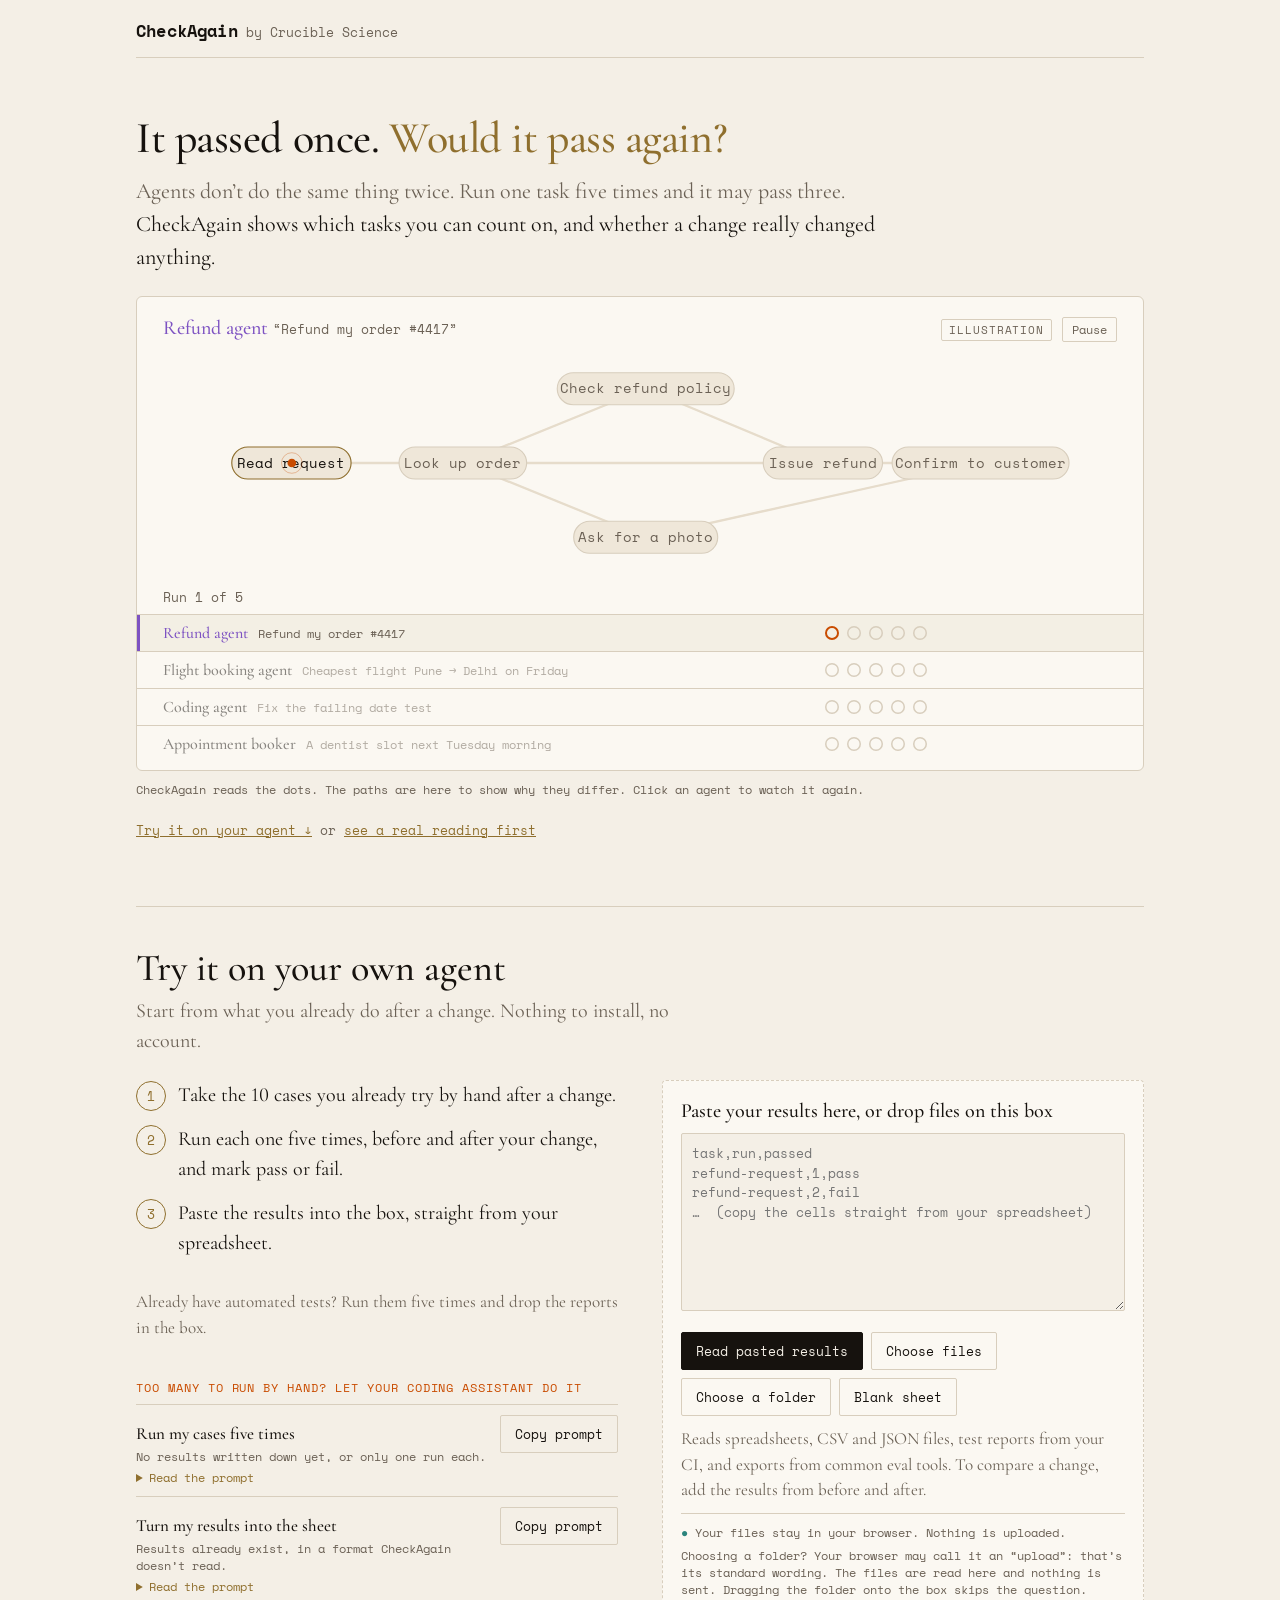
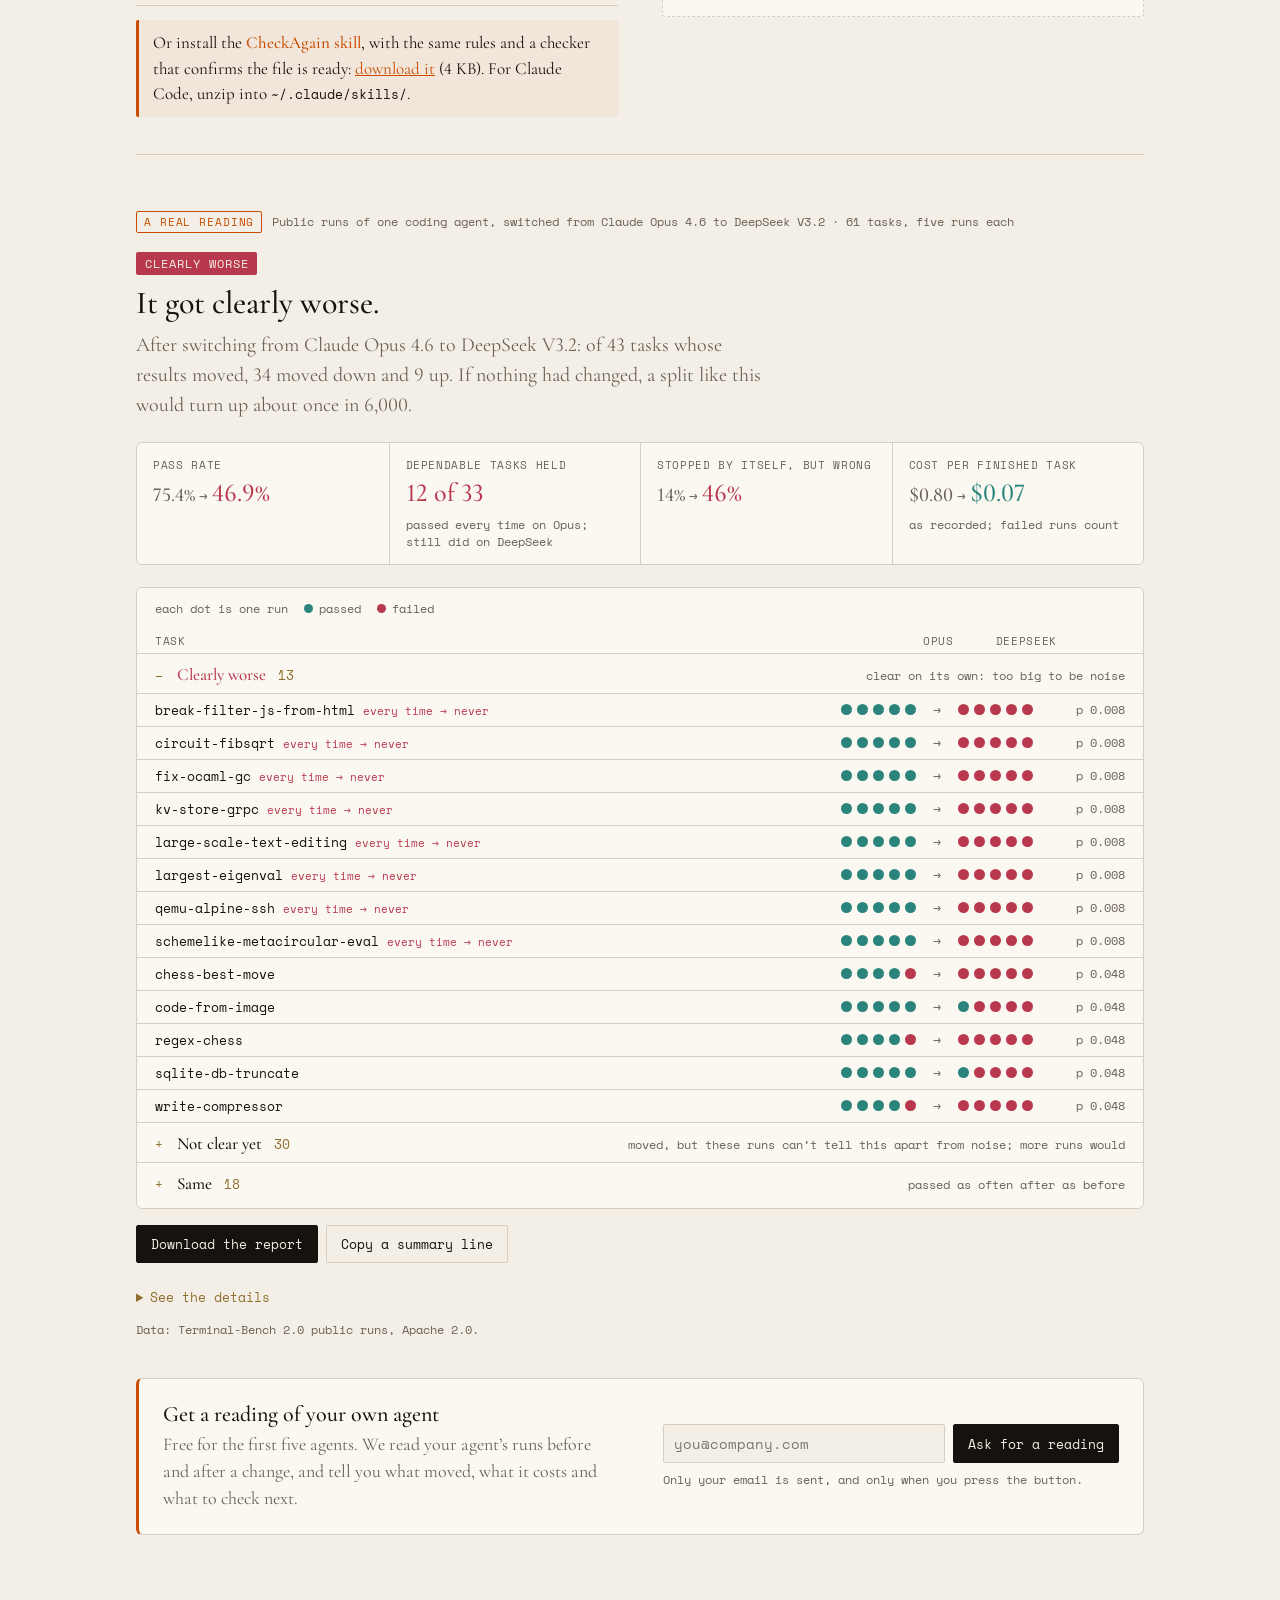
==== index.html @ 7cf8a3a5 "CheckAgain: first public release" ====
<!doctype html>
<html lang="en">
<head>
<meta charset="utf-8">
<meta name="viewport" content="width=device-width, initial-scale=1">
<title>CheckAgain</title>
<meta name="description" content="A reliability check for your agent, from the results you already have. Runs in your browser; your file never leaves it.">
<link rel="stylesheet" href="style.css">
</head>
<body>
<div class="wrap">
  <header class="top"><div><b>CheckAgain</b> <span>by Crucible Science</span></div></header>

  <!-- ════ SLIDE 1 · THE IDEA ════ -->
  <section class="slide idea">
    <h1>It passed once. <em>Would it pass again?</em></h1>
    <p class="why">Agents don’t do the same thing twice. Run one task five times and it may pass three.
      <b>CheckAgain shows which tasks you can count on, and whether a change really changed anything.</b></p>

    <div class="stage" aria-label="Illustration: four agents, each running one task five times">
      <div class="stage-head">
        <div><span class="agent" id="agent">Refund agent</span> <span class="ask" id="ask">“Refund my order #4417”</span></div>
        <div class="head-right"><span class="tag">Illustration</span><button type="button" class="ctl" id="ctl">Pause</button></div>
      </div>
      <svg id="tree" role="img" aria-label="The steps each run took"></svg>
      <p class="outcome" id="outcome" aria-live="polite"></p>
      <div class="board" id="board"></div>
    </div>
    <p class="caption">CheckAgain reads the dots. The paths are here to show why they differ. Click an agent to watch it again.</p>
    <p class="next"><a href="#try">Try it on your agent ↓</a> <span class="alt">or <a href="#reading">see a real reading first</a></span></p>
  </section>

  <!-- ════ SLIDE 2 · YOUR TURN ════ -->
  <section class="slide turn" id="try">
    <h2>Try it on your own agent</h2>
    <p class="lead">Start from what you already do after a change. Nothing to install, no account.</p>

    <div class="turn-grid">
      <div class="turn-steps">
        <ol class="steps">
          <li>Take the 10 cases you already try by hand after a change.</li>
          <li>Run each one five times, before and after your change, and mark pass or fail.</li>
          <li>Paste the results into the box, straight from your spreadsheet.</li>
        </ol>
        <p class="small">Already have automated tests? Run them five times and drop the reports in the box.</p>
      </div>
      <div class="turn-help">

        <p class="label">Too many to run by hand? Let your coding assistant do it</p>
        <div class="helper">
          <div class="helper-head">
            <div><b>Run my cases five times</b><span>No results written down yet, or only one run each.</span></div>
            <button type="button" class="plain" data-copy="prompt-run">Copy prompt</button>
          </div>
          <details><summary>Read the prompt</summary>
<pre id="prompt-run">I want to check whether my AI agent’s results hold up when run again, using CheckAgain (checkagain.cruciblescience.com). Please:
1. Find the cases I already test (an eval set or tests in this project), or ask me for the 10 to 20 cases I try by hand after a change.
2. Write a small script in this project that runs each case 5 times through my agent, the way my code already calls it, and decides pass or fail with the check I already use. If there isn’t one, agree a plain rule with me first; don’t use a model as the judge unless I ask.
3. Take a setup label from a flag (--setup before / --setup after) and append one row per run to results.csv with the columns task, setup, run, passed, ended, cost_usd (ended: completed, timeout or error; cost only if my client records it).
4. Before running anything, tell me how many agent calls it will make and roughly what that costs, and wait for my yes.
Put only task names and outcomes in the file: never prompts, outputs, conversation text, customer data or keys. Don’t upload anything; I’ll drop the file into CheckAgain myself.</pre>
          </details>
        </div>
        <div class="helper">
          <div class="helper-head">
            <div><b>Turn my results into the sheet</b><span>Results already exist, in a format CheckAgain doesn’t read.</span></div>
            <button type="button" class="plain" data-copy="prompt-convert">Copy prompt</button>
          </div>
          <details><summary>Read the prompt</summary>
<pre id="prompt-convert">Turn my existing agent results into a CSV for CheckAgain (checkagain.cruciblescience.com). The results are in: [where your results are].
Write one row per run with the columns task, setup, run, passed (pass or fail), and, if the data has them, ended (completed if the run stopped by itself, otherwise what stopped it) and cost_usd (as recorded, never estimated). Keep each task’s name the same across runs, number repeats 1, 2, 3…, and use the model or version as the setup.
Copy results exactly as recorded: don’t invent, fix or drop runs. Put only labels and outcomes in the file: never prompts, outputs, conversation text, customer data or keys. Save it as results.csv and tell me where it is.</pre>
          </details>
        </div>
        <p class="small skill-line">Or install the <b>CheckAgain skill</b>, with the same rules and a checker that confirms the file is ready: <a href="skill/checkagain-skill.zip" download>download it</a> (4 KB). For Claude Code, unzip into <code>~/.claude/skills/</code>.</p>
      </div>

      <div class="box">
        <div class="drop" id="drop">
          <p class="drop-title" id="drop-title">Paste your results here, or drop files on this box</p>
          <div id="loaded" class="loaded" hidden></div>
          <textarea id="paste" rows="8" spellcheck="false" aria-label="Paste your results" placeholder="task,run,passed&#10;refund-request,1,pass&#10;refund-request,2,fail&#10;…  (copy the cells straight from your spreadsheet)"></textarea>
          <div class="actions">
            <button type="button" id="read-paste" class="primary">Read pasted results</button>
            <label class="plain filepick">Choose files<input type="file" id="file" multiple accept=".csv,.tsv,.txt,.json,.jsonl,.xml"></label>
            <label class="plain filepick">Choose a folder<input type="file" id="folder" webkitdirectory multiple></label>
            <a id="blank" class="plain" download="checkagain-blank.csv" href="#">Blank sheet</a>
          </div>
          <p class="small formats">Reads spreadsheets, CSV and JSON files, test reports from your CI, and exports from common eval tools. To compare a change, add the results from before and after.</p>
          <p class="stays"><b>●</b> Your files stay in your browser. Nothing is uploaded.</p>
          <p class="stays folder-note">Choosing a folder? Your browser may call it an “upload”: that’s its standard wording. The files are read here and nothing is sent. Dragging the folder onto the box skips the question.</p>
        </div>
        <div id="confirm" class="confirm" hidden></div>
      </div>
    </div>
  </section>

  <!-- ════ SLIDE 3 · THE READING ════ -->
  <section class="slide reading" id="reading">
    <p class="r-label"><span class="tag" id="r-tag">A real reading</span><span id="r-what">Reading the example…</span><a href="#" id="back" class="back" hidden>Back to the example</a></p>
    <div id="r-body" aria-live="polite"></div>
    <div id="r-actions" class="r-actions" hidden></div>
    <details id="details" class="r-details" hidden>
      <summary>See the details</summary>
      <div id="details-body"></div>
    </details>
    <p class="r-credit" id="r-credit" hidden>Data: Terminal-Bench 2.0 public runs, Apache 2.0.</p>

    <div class="askstrip">
      <div>
        <h3>Get a reading of your own agent</h3>
        <p>Free for the first five agents. We read your agent’s runs before and after a change, and tell you what moved, what it costs and what to check next.</p>
      </div>
      <form class="askform" id="ask-form" novalidate>
        <input id="ask-email" type="email" autocomplete="email" placeholder="you@company.com" aria-label="Your email">
        <button type="submit" class="primary">Ask for a reading</button>
        <p id="ask-msg" class="small" aria-live="polite">Only your email is sent, and only when you press the button.</p>
      </form>
    </div>
  </section>
</div>
<script src="stats.js"></script>
<script src="reader.js"></script>
<script src="app.js"></script>
</body>
</html>
---- style.css ----
/* CheckAgain, by Crucible Science. MIT licence. Fonts as on the Crucible Science site: Cormorant Garamond and Space Mono.
   Palette from the divergence viewer, so the notes and the tool read as one family;
   the orange dot and the wanderer colours come from the Crucible Science site. */

@font-face { font-family: "Cormorant Garamond"; src: url("fonts/cormorant-400.woff") format("woff"); font-weight: 400; font-display: swap; }
@font-face { font-family: "Cormorant Garamond"; src: url("fonts/cormorant-500.woff") format("woff"); font-weight: 500; font-display: swap; }
@font-face { font-family: "Cormorant Garamond"; src: url("fonts/cormorant-400-italic.woff") format("woff"); font-weight: 400; font-style: italic; font-display: swap; }
@font-face { font-family: "Space Mono"; src: url("fonts/spacemono-regular.woff") format("woff"); font-weight: 400; font-display: swap; }
@font-face { font-family: "Space Mono"; src: url("fonts/spacemono-bold.woff") format("woff"); font-weight: 700; font-display: swap; }

:root {
  --bg: #f4efe6; --panel: #fbf8f2; --fg: #16120e; --muted: #6b6155; --line: #d8cebd; --faint: #e6dccb;
  --gold: #8f6f2e; --orange: #c94c00; --pass: #2b847c; --fail: #b8394d; --node: #efe7d9; --sel: rgba(143,111,46,.07);
  --w1: #7d52c2; --w2: #a8640f; --w3: #2f8a4f; --w4: #a83f8c;   /* the site's wanderer colours, deepened for a light page */
  --serif-d: "Cormorant Garamond", Georgia, serif;
  --serif: "Cormorant Garamond", Georgia, serif;
  --mono: "Space Mono", ui-monospace, Menlo, Consolas, monospace;
}
@media (prefers-color-scheme: dark) {
  :root:not([data-theme="light"]) {
    --bg: #16120e; --panel: #1c1712; --fg: #ede6da; --muted: #a0968a; --line: #2f271f; --faint: #2a231c;
    --gold: #c8a45e; --orange: #e05500; --pass: #3fa89f; --fail: #d4566a; --node: #241d17; --sel: rgba(200,164,94,.07);
    --w1: #9464d2; --w2: #e09132; --w3: #48b96e; --w4: #c24ea2;
  }
}
:root[data-theme="dark"] {
  --bg: #16120e; --panel: #1c1712; --fg: #ede6da; --muted: #a0968a; --line: #2f271f; --faint: #2a231c;
  --gold: #c8a45e; --orange: #e05500; --pass: #3fa89f; --fail: #d4566a; --node: #241d17; --sel: rgba(200,164,94,.07);
  --w1: #9464d2; --w2: #e09132; --w3: #48b96e; --w4: #c24ea2;
}
* { box-sizing: border-box; }
html { -webkit-text-size-adjust: 100%; scroll-behavior: smooth; }
body { margin: 0; background: var(--bg); color: var(--fg); font: 20px/1.5 var(--serif); font-feature-settings: "lnum"; }  /* even figures: the font shorthand resets font-variant, not this */
.wrap { max-width: 1040px; margin: 0 auto; padding: 0 16px; }
.top { display: flex; flex-wrap: wrap; gap: 4px 16px; justify-content: space-between; padding: 18px 0 14px;
       border-bottom: 1px solid var(--line); font: 13px var(--mono); }
.top span { color: var(--muted); }
table, button, summary { font-family: var(--mono); font-feature-settings: "tnum", "lnum"; }

/* ── slide 1: one screen, one idea ── */
.slide { min-height: calc(100vh - 52px); display: flex; flex-direction: column; justify-content: center; padding: 28px 0 24px; }
h1 { font: 500 clamp(30px, 4.2vw, 44px)/1.08 var(--serif-d); letter-spacing: -.01em; margin: 0 0 12px; }
h1 em { font-style: normal; color: var(--gold); }
.why { max-width: 68ch; color: var(--muted); font-size: clamp(19px, 2.2vw, 22px); margin: 0 0 22px; }
.why b { color: var(--fg); font-weight: 400; }

.stage { background: var(--panel); border: 1px solid var(--line); border-radius: 6px; padding: 16px clamp(12px, 3vw, 26px) 8px; }
.stage-head { display: flex; flex-wrap: wrap; justify-content: space-between; gap: 6px 16px; align-items: baseline; }
.agent { font: 500 20px var(--serif-d); color: var(--ac, var(--fg)); transition: color .3s; }
.ask { font: 13px var(--mono); color: var(--muted); }
.head-right { display: flex; gap: 10px; align-items: center; }
.tag { font: 11px var(--mono); letter-spacing: .08em; text-transform: uppercase; color: var(--muted);
       border: 1px solid var(--line); padding: 2px 7px; border-radius: 2px; }
.ctl { font: 12px var(--mono); background: none; color: var(--muted); border: 1px solid var(--line); border-radius: 2px; padding: 3px 9px; cursor: pointer; }
.ctl:hover, .ctl:focus-visible { color: var(--gold); border-color: var(--gold); }

.stage svg { display: block; width: 100%; height: auto; max-height: 240px; overflow: visible; }
@media (max-width: 640px) { .stage svg { max-height: none; } }
.node rect { fill: var(--node); stroke: var(--line); transition: stroke .25s; }
.node text { font: 12px var(--mono); fill: var(--muted); transition: fill .25s; }
.node.on rect { stroke: var(--gold); } .node.on text { fill: var(--fg); }
.node.ok rect { stroke: var(--pass); stroke-width: 2; } .node.bad rect { stroke: var(--fail); stroke-width: 2; }
.edge { fill: none; stroke: var(--faint); stroke-width: 2; }
.trail { fill: none; stroke-width: 3; stroke-linecap: round; stroke-linejoin: round; opacity: .2; }
.live { fill: none; stroke: var(--gold); stroke-width: 2.5; stroke-linecap: round; stroke-linejoin: round; opacity: .75; }
.navdot { fill: var(--orange); } .navring { fill: none; stroke: var(--orange); stroke-width: .7; opacity: .4; }

.outcome { font: 13px var(--mono); color: var(--muted); min-height: 1.6em; margin: 4px 0 6px; }
.outcome .ok { color: var(--pass); } .outcome .bad { color: var(--fail); }
.outcome .every { color: var(--pass); } .outcome .some { color: var(--gold); } .outcome .never { color: var(--fail); }

/* the board: one row per agent, five dots each. Rows are also the way to pick an agent. */
.board { margin: 0 calc(-1 * clamp(12px, 3vw, 26px)); }
.board .row { display: grid; grid-template-columns: minmax(0, 1fr) auto 17ch; align-items: center; gap: 4px 20px;
       width: 100%; text-align: left; background: none; color: inherit; font: inherit; cursor: pointer;
       border: 0; border-top: 1px solid var(--line); padding: 8px clamp(12px, 3vw, 26px);
       transition: background .3s, box-shadow .3s; }
.board .row:hover, .board .row:focus-visible { background: var(--sel); outline: none; }
.board .row.playing { background: var(--sel); box-shadow: inset 3px 0 0 var(--ac, var(--gold)); }
.board .row.playing .who b { color: var(--ac); }
.who { display: flex; flex-wrap: wrap; gap: 0 10px; align-items: baseline; min-width: 0; transition: opacity .3s; }
.board .row.todo .who { opacity: .5; }
.who b { font: 500 16px var(--serif-d); }
.who span { font: 12px var(--mono); color: var(--muted); }
.slots { display: inline-flex; gap: 8px; }
.slot { width: 14px; height: 14px; border-radius: 50%; box-shadow: inset 0 0 0 1.5px var(--line); transition: background .25s, box-shadow .25s; }
.slot.now { box-shadow: inset 0 0 0 2px var(--orange); }
.slot.pass { background: var(--pass); box-shadow: none; } .slot.fail { background: var(--fail); box-shadow: none; }
.slot.land { animation: land .7s ease-out; }
@keyframes land { from { box-shadow: 0 0 0 0 color-mix(in srgb, var(--orange) 45%, transparent); }
                  to   { box-shadow: 0 0 0 9px transparent; } }
.band { font: 13px var(--mono); color: var(--muted); white-space: nowrap; }
.band .every { color: var(--pass); } .band .some { color: var(--gold); } .band .never { color: var(--fail); }
@media (max-width: 640px) {
  .board .row { grid-template-columns: auto 1fr; }
  .who { grid-column: 1 / -1; }
}
.flyer { position: absolute; z-index: 50; border-radius: 50%; pointer-events: none; transform: translate(-50%, -50%); }

.caption { font: 12px var(--mono); color: var(--muted); margin: 10px 0 0; }
.next { margin-top: 22px; font: 13px var(--mono); color: var(--muted); }
.next a { color: var(--gold); }
.next .alt { color: var(--muted); }

/* ── slide 2: your turn. Steps on the left, the box on the right. ── */
.slide.turn { border-top: 1px solid var(--line); }
h2 { font: 500 clamp(28px, 3.6vw, 38px)/1.1 var(--serif-d); margin: 0 0 6px; }
.lead { color: var(--muted); margin: 0 0 24px; max-width: 60ch; }
.turn-grid { display: grid; grid-template-columns: minmax(0, 1fr) minmax(0, 1fr); grid-template-areas: "steps box" "help box";
             gap: 0 44px; align-items: start; }
.turn-steps { grid-area: steps; } .turn-help { grid-area: help; } .box { grid-area: box; min-width: 0; }
@media (max-width: 820px) {   /* phone: the box comes right after step 3, the assistant help after it */
  .turn-grid { grid-template-columns: 1fr; grid-template-areas: "steps" "box" "help"; gap: 18px; }
}
.steps { counter-reset: step; list-style: none; padding: 0; margin: 0 0 6px; }
.steps li { counter-increment: step; position: relative; padding: 0 0 14px 42px; }
.steps li::before { content: counter(step); position: absolute; left: 0; top: 1px; font: 13px var(--mono);
                    width: 28px; height: 28px; border: 1px solid var(--gold); color: var(--gold); border-radius: 50%;
                    display: grid; place-items: center; }
.small { font-size: 17px; color: var(--muted); }
.label { font: 12px var(--mono); letter-spacing: .08em; text-transform: uppercase; color: var(--orange); margin: 22px 0 8px; }
.helper { border-top: 1px solid var(--line); padding: 10px 0; }
.helper:last-of-type { border-bottom: 1px solid var(--line); }
.helper-head { display: flex; justify-content: space-between; align-items: baseline; gap: 12px; }
.helper-head b { font: 500 17px var(--serif-d); }
.helper-head span { display: block; font: 12px var(--mono); color: var(--muted); }
.helper details summary { font: 12px var(--mono); color: var(--gold); cursor: pointer; margin-top: 4px; width: max-content; }
.helper pre { font: 12px/1.5 var(--mono); white-space: pre-wrap; background: var(--bg); border: 1px solid var(--line);
              border-radius: 2px; padding: 10px; margin: 8px 0 0; max-height: 240px; overflow: auto; }
.skill-line { margin: 12px 0 0; }
.skill-line a { color: var(--gold); }
code { font: 13px var(--mono); }

.drop { border: 1.5px dashed var(--line); border-radius: 4px; background: var(--panel); padding: 18px; transition: border-color .15s, background .15s; }
.drop.over { border-color: var(--gold); background: color-mix(in srgb, var(--gold) 8%, var(--panel)); }
.drop.pulse { animation: pulse 1.4s ease 2; }
@keyframes pulse { 0%, 100% { border-color: var(--line); } 50% { border-color: var(--gold); box-shadow: 0 0 0 4px color-mix(in srgb, var(--gold) 25%, transparent); } }
.drop-title { font: 500 20px var(--serif-d); margin: 0 0 10px; }
.drop textarea { width: 100%; font: 13px/1.5 var(--mono); color: var(--fg); background: var(--bg); border: 1px solid var(--line);
                 border-radius: 2px; padding: 10px; resize: vertical; }
.drop textarea:focus, .confirm select:focus, .confirm input:focus { outline: 2px solid var(--gold); outline-offset: 1px; }
.actions { display: flex; flex-wrap: wrap; gap: 8px; margin: 12px 0 10px; }
.primary, .plain { white-space: nowrap; font: 13px var(--mono); border-radius: 2px; padding: 8px 14px; cursor: pointer; text-decoration: none; }
.primary { background: var(--fg); color: var(--bg); border: 1px solid var(--fg); }
.primary:hover { background: var(--gold); border-color: var(--gold); }
.primary:disabled { opacity: .4; cursor: not-allowed; }
.plain { background: none; color: var(--fg); border: 1px solid var(--line); display: inline-block; }
.plain:hover { border-color: var(--gold); color: var(--gold); }
.filepick input { display: none; }
.formats { margin: 0 0 10px; }
.stays { font: 12px var(--mono); color: var(--muted); margin: 0; padding-top: 10px; border-top: 1px solid var(--line); }
.stays b { color: var(--pass); font-weight: 400; }
.stays.folder-note { border-top: 0; padding-top: 6px; }

/* what is loaded, inside the box */
.loaded { border: 1px solid var(--line); border-radius: 2px; background: var(--bg); padding: 8px 12px; margin: 0 0 12px; font: 13px var(--mono); }
.loaded-head { display: flex; justify-content: space-between; align-items: center; color: var(--muted); font-size: 11px; letter-spacing: .06em; text-transform: uppercase; }
.loaded-head .plain { font-size: 12px; padding: 4px 10px; text-transform: none; letter-spacing: 0; }
.loaded ul { margin: 6px 0 2px; padding-left: 18px; }

/* the column check, under the box */
.confirm { border: 1px solid var(--gold); border-radius: 4px; background: var(--panel); padding: 18px; margin: 14px 0 0; }
.confirm h3 { font: 500 12px var(--mono); letter-spacing: .08em; text-transform: uppercase; color: var(--muted); margin: 0 0 8px; }
.confirm .sentence { font: 20px/1.35 var(--serif-d); margin: 0 0 10px; }
.confirm .actions { margin-bottom: 0; }
.mapper, .pick { display: grid; grid-template-columns: repeat(auto-fit, minmax(150px, 1fr)); gap: 10px 14px; margin: 14px 0; }
.mapper label, .pick label, label.inline { display: flex; flex-direction: column; gap: 4px; font: 12px var(--mono); color: var(--muted); }
label.inline { flex-direction: row; flex-wrap: wrap; align-items: center; gap: 8px; margin: 6px 0 12px; }
.confirm select, .confirm input[type=number] { font: 13px var(--mono); color: var(--fg); background: var(--bg); border: 1px solid var(--line); border-radius: 2px; padding: 6px 8px; min-width: 0; }
.confirm input[type=number] { width: 90px; }
fieldset.endings { border: 1px solid var(--line); border-radius: 2px; padding: 10px 12px; margin: 6px 0 12px; font: 13px var(--mono); }
fieldset.endings legend { font-size: 12px; color: var(--muted); padding: 0 6px; }
label.tick { display: inline-flex; align-items: center; margin: 2px 16px 2px 0; }
.error { font: 14px var(--mono); color: var(--fail); }

/* ── slide 3: the reading. The real example until a file is read, then the visitor's own. ── */
.slide.reading { border-top: 1px solid var(--line); justify-content: flex-start; padding-top: 56px; }
.r-label { font: 12px var(--mono); color: var(--muted); margin: 0 0 14px; display: flex; flex-wrap: wrap; gap: 6px 10px; align-items: baseline; }
.r-label .tag { color: var(--orange); border-color: currentColor; }
.back { margin-left: auto; color: var(--gold); }
.badge { display: inline-block; font: 12px var(--mono); letter-spacing: .08em; text-transform: uppercase; padding: 3px 9px;
         border-radius: 2px; background: var(--muted); color: var(--bg); margin-bottom: 10px; }
.badge.worse { background: var(--fail); } .badge.better { background: var(--pass); }
.r-lead { font: 500 clamp(24px, 3vw, 32px)/1.15 var(--serif-d); margin: 0 0 8px; max-width: 30ch; }
.r-sub { color: var(--muted); margin: 0 0 22px; max-width: 64ch; }
.r-sub + .r-sub { margin-top: -14px; }
.r-note { font-size: 15px; color: var(--muted); margin: -12px 0 22px; max-width: 64ch; }
.tiles { display: grid; grid-template-columns: repeat(4, minmax(0, 1fr)); gap: 0; border: 1px solid var(--line); border-radius: 6px;
         background: var(--panel); margin-bottom: 22px; }
.tiles.n3 { grid-template-columns: repeat(3, minmax(0, 1fr)); } .tiles.n2 { grid-template-columns: repeat(2, minmax(0, 1fr)); }
.tiles.n1 { grid-template-columns: minmax(0, 1fr); }
.tile { padding: 14px 16px; border-left: 1px solid var(--line); min-width: 0; }
.tile:first-child { border-left: 0; }
.tile .what { font: 11px var(--mono); letter-spacing: .06em; text-transform: uppercase; color: var(--muted); display: block; margin-bottom: 6px; }
.tile .val { font: 500 26px/1.1 var(--serif-d); white-space: nowrap; }
.tile .val .from { color: var(--muted); font-size: 20px; }
.tile .val .arrow { color: var(--muted); font: 14px var(--mono); margin: 0 4px; }
.tile .val .worse { color: var(--fail); } .tile .val .better { color: var(--pass); }
.tile .note { font: 12px var(--mono); color: var(--muted); display: block; margin-top: 6px; }
@media (max-width: 820px) { .tiles, .tiles.n3 { grid-template-columns: 1fr 1fr; } .tile:nth-child(3) { border-left: 0; }
                            .tile:nth-child(n+3) { border-top: 1px solid var(--line); } }

.tboard { background: var(--panel); border: 1px solid var(--line); border-radius: 6px; padding: 6px 0; }
.tlegend { display: flex; flex-wrap: wrap; gap: 4px 16px; font: 12px var(--mono); color: var(--muted); padding: 6px 18px 10px; }
.tlegend i { display: inline-block; width: 9px; height: 9px; border-radius: 50%; margin-right: 6px; vertical-align: 0; }
.trow { display: grid; grid-template-columns: minmax(0, 1fr) auto 18px auto 8ch; align-items: center; gap: 4px 12px;
        padding: 6px 18px; border-top: 1px solid var(--line); }
.trow.one { grid-template-columns: minmax(0, 1fr) auto 8ch; }
.trow.head { font: 11px var(--mono); letter-spacing: .06em; text-transform: uppercase; color: var(--muted); border-top: 0; padding-bottom: 4px; }
.trow .name { font: 13px var(--mono); overflow: hidden; text-overflow: ellipsis; white-space: nowrap; }
.trow .flag { font: 11px var(--mono); color: var(--fail); margin-left: 8px; }
.trow .arr { color: var(--muted); text-align: center; font: 13px var(--mono); }
.trow .p { font: 12px var(--mono); color: var(--muted); text-align: right; }
.tdots { display: inline-flex; gap: 5px; }
.tdots i { width: 11px; height: 11px; border-radius: 50%; }
.tdots i.pass { background: var(--pass); } .tdots i.fail { background: var(--fail); }
.tgroup > summary { list-style: none; cursor: pointer; display: flex; flex-wrap: wrap; gap: 2px 12px; align-items: baseline;
                    padding: 10px 18px 8px; border-top: 1px solid var(--line); }
.tgroup > summary::-webkit-details-marker { display: none; }
.tgroup > summary::before { content: "+"; font: 13px var(--mono); color: var(--gold); width: 10px; }
.tgroup[open] > summary::before { content: "–"; }
.tgroup .gname { font: 500 17px var(--serif-d); }
.tgroup .gcount { font: 13px var(--mono); color: var(--gold); }
.tgroup .ghint { font: 12px var(--mono); color: var(--muted); margin-left: auto; }
.tgroup.worse .gname { color: var(--fail); } .tgroup.better .gname { color: var(--pass); }
.more { font: 12px var(--mono); color: var(--gold); background: none; border: 0; border-top: 1px solid var(--line); width: 100%;
        text-align: left; padding: 8px 18px; cursor: pointer; }
@media (max-width: 640px) {
  .trow { grid-template-columns: auto 14px auto 1fr; padding: 6px 14px; }
  .trow.one { grid-template-columns: auto 1fr; }
  .trow .name { grid-column: 1 / -1; }
  .trow.head { display: none; }
  .tgroup .ghint { margin-left: 22px; flex-basis: 100%; }
}
.r-actions { display: flex; flex-wrap: wrap; gap: 8px; align-items: center; margin: 16px 0 6px; }
.summary-line { width: 100%; margin: 4px 0 0; font: 12px var(--mono); color: var(--muted); }
.r-details { margin: 6px 0 0; }
.r-details > summary { font: 13px var(--mono); color: var(--gold); cursor: pointer; }
.r-details[open] > summary { margin-bottom: 18px; }
.r-credit { font: 12px var(--mono); color: var(--muted); margin: 14px 0 0; }

/* the details: tables and the tests behind each reading */
.grid { display: grid; grid-template-columns: repeat(auto-fit, minmax(290px, 1fr)); gap: 26px 36px; }
.panel { min-width: 0; }
.grid h3, .why-say h3, .panel.wide h3 { font: 500 12px var(--mono); letter-spacing: .08em; text-transform: uppercase; color: var(--muted); margin: 0 0 10px; }
table { border-collapse: collapse; width: 100%; font-size: 13px; }
th, td { text-align: right; padding: 6px 8px; border-bottom: 1px solid var(--line); white-space: nowrap; }
th:first-child, td:first-child { text-align: left; white-space: normal; }
th { font-weight: 500; color: var(--muted); font-size: 11px; letter-spacing: .04em; text-transform: uppercase; }
.r-details table td { color: var(--muted); }
.r-details table tr.key td { color: var(--fg); font-weight: 500; }
td.worse { color: var(--fail) !important; font-weight: 500; }
td.better { color: var(--pass) !important; font-weight: 500; }
td.zero { opacity: .45; }
.scroll { overflow-x: auto; }
.note { font-size: 15px; color: var(--muted); margin: 10px 0 0; }
.take { display: flex; flex-wrap: wrap; align-items: baseline; gap: 4px 10px; margin: 0 0 10px; font-family: var(--serif-d); }
.take .what { font: 12px var(--mono); color: var(--muted); letter-spacing: .04em; text-transform: uppercase; width: 100%; }
.take .from { font-size: 26px; color: var(--muted); font-feature-settings: "lnum", "tnum"; }
.take .arrow { color: var(--muted); font-size: 20px; }
.take .to { font-size: 30px; color: var(--gold); font-feature-settings: "lnum", "tnum"; }
.take .to.worse { color: var(--fail); } .take .to.better { color: var(--pass); }
.panel.wide { margin-top: 26px; max-width: 760px; }
.panel.wide p { font-size: 16px; }
.why-say { margin-top: 30px; max-width: 66ch; }
.why-say p { font-size: 16px; color: var(--muted); }
.why-say p:first-of-type { color: var(--fg); }
.why-say table { max-width: 520px; margin: 10px 0 16px; }

/* the ask, at the end of the reading */
.askstrip { display: grid; grid-template-columns: minmax(0, 1fr) minmax(0, 1fr); gap: 16px 44px; align-items: center;
            margin: 40px 0 48px; padding: 22px 24px; border: 1px solid var(--line); border-left: 3px solid var(--orange);
            border-radius: 6px; background: var(--panel); }
.askstrip h3 { font: 500 22px var(--serif-d); margin: 0 0 4px; }
.askstrip p { margin: 0; font-size: 18px; color: var(--muted); }
.askform { display: flex; flex-wrap: wrap; gap: 8px; }
.askform input { flex: 1 1 200px; min-width: 0; font: 14px var(--mono); padding: 8px 10px; border: 1px solid var(--line); border-radius: 2px;
                 background: var(--bg); color: var(--fg); }
.askform input:focus { outline: 2px solid var(--gold); outline-offset: 1px; }
.askform .small { flex-basis: 100%; font: 12px var(--mono); }
@media (max-width: 820px) { .askstrip { grid-template-columns: 1fr; } }

@media (prefers-reduced-motion: reduce) { html { scroll-behavior: auto; } }

/* even (lining) figures for the serif: the font shorthand above resets font-feature-settings, so set it again last */
h1, h2, h3, .agent, .who b, .drop-title, .helper-head b, .confirm .sentence, .r-lead, .tile .val, .tgroup .gname, .take, .askstrip h3 { font-feature-settings: "lnum"; }

/* the name at the top, a little larger */
.top b { font-size: 17px; font-weight: 700; letter-spacing: .01em; }
.top { align-items: baseline; }

/* the skill: an orange edge, like the ask strip */
.skill-line { margin: 14px 0 0; padding: 10px 14px; border-left: 3px solid var(--orange); border-radius: 2px;
              background: color-mix(in srgb, var(--orange) 6%, transparent); color: var(--fg); }
.skill-line b { color: var(--orange); font-weight: 500; }
.skill-line a { color: var(--orange); text-decoration-color: currentColor; }
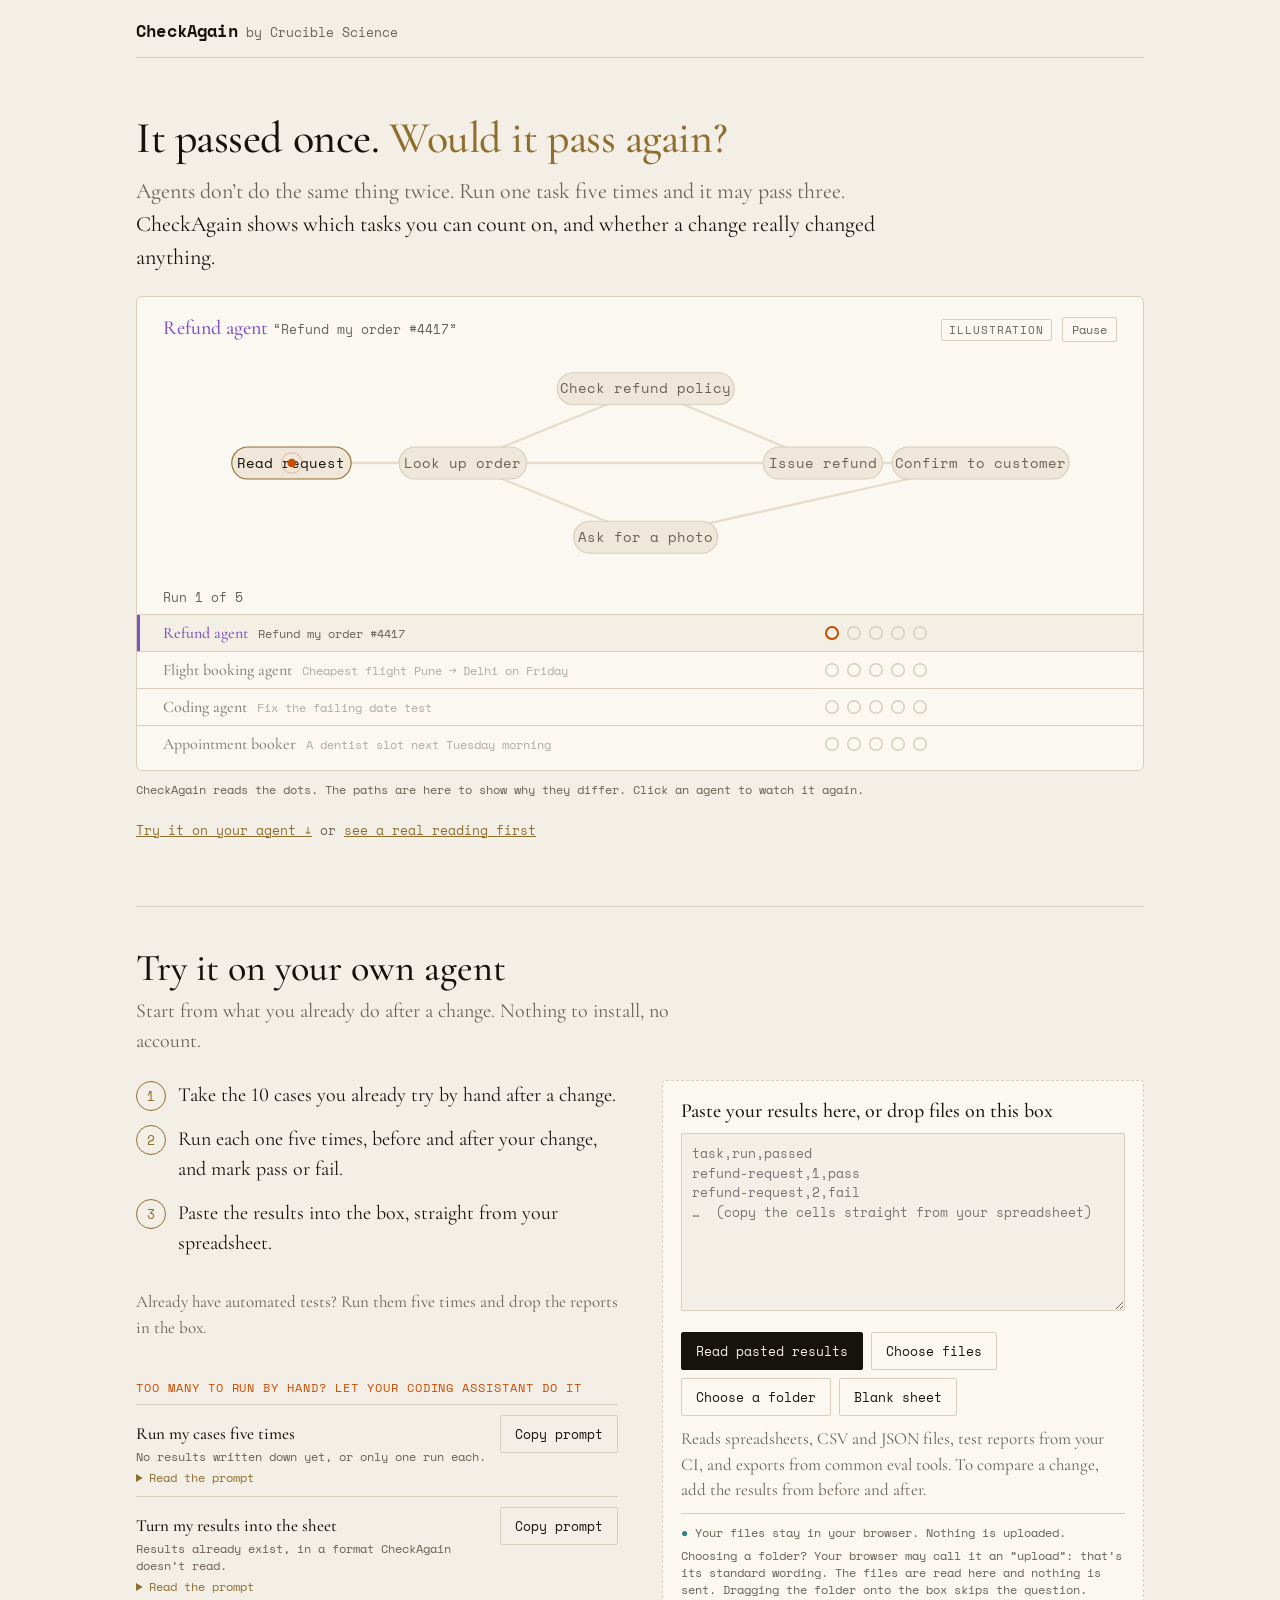
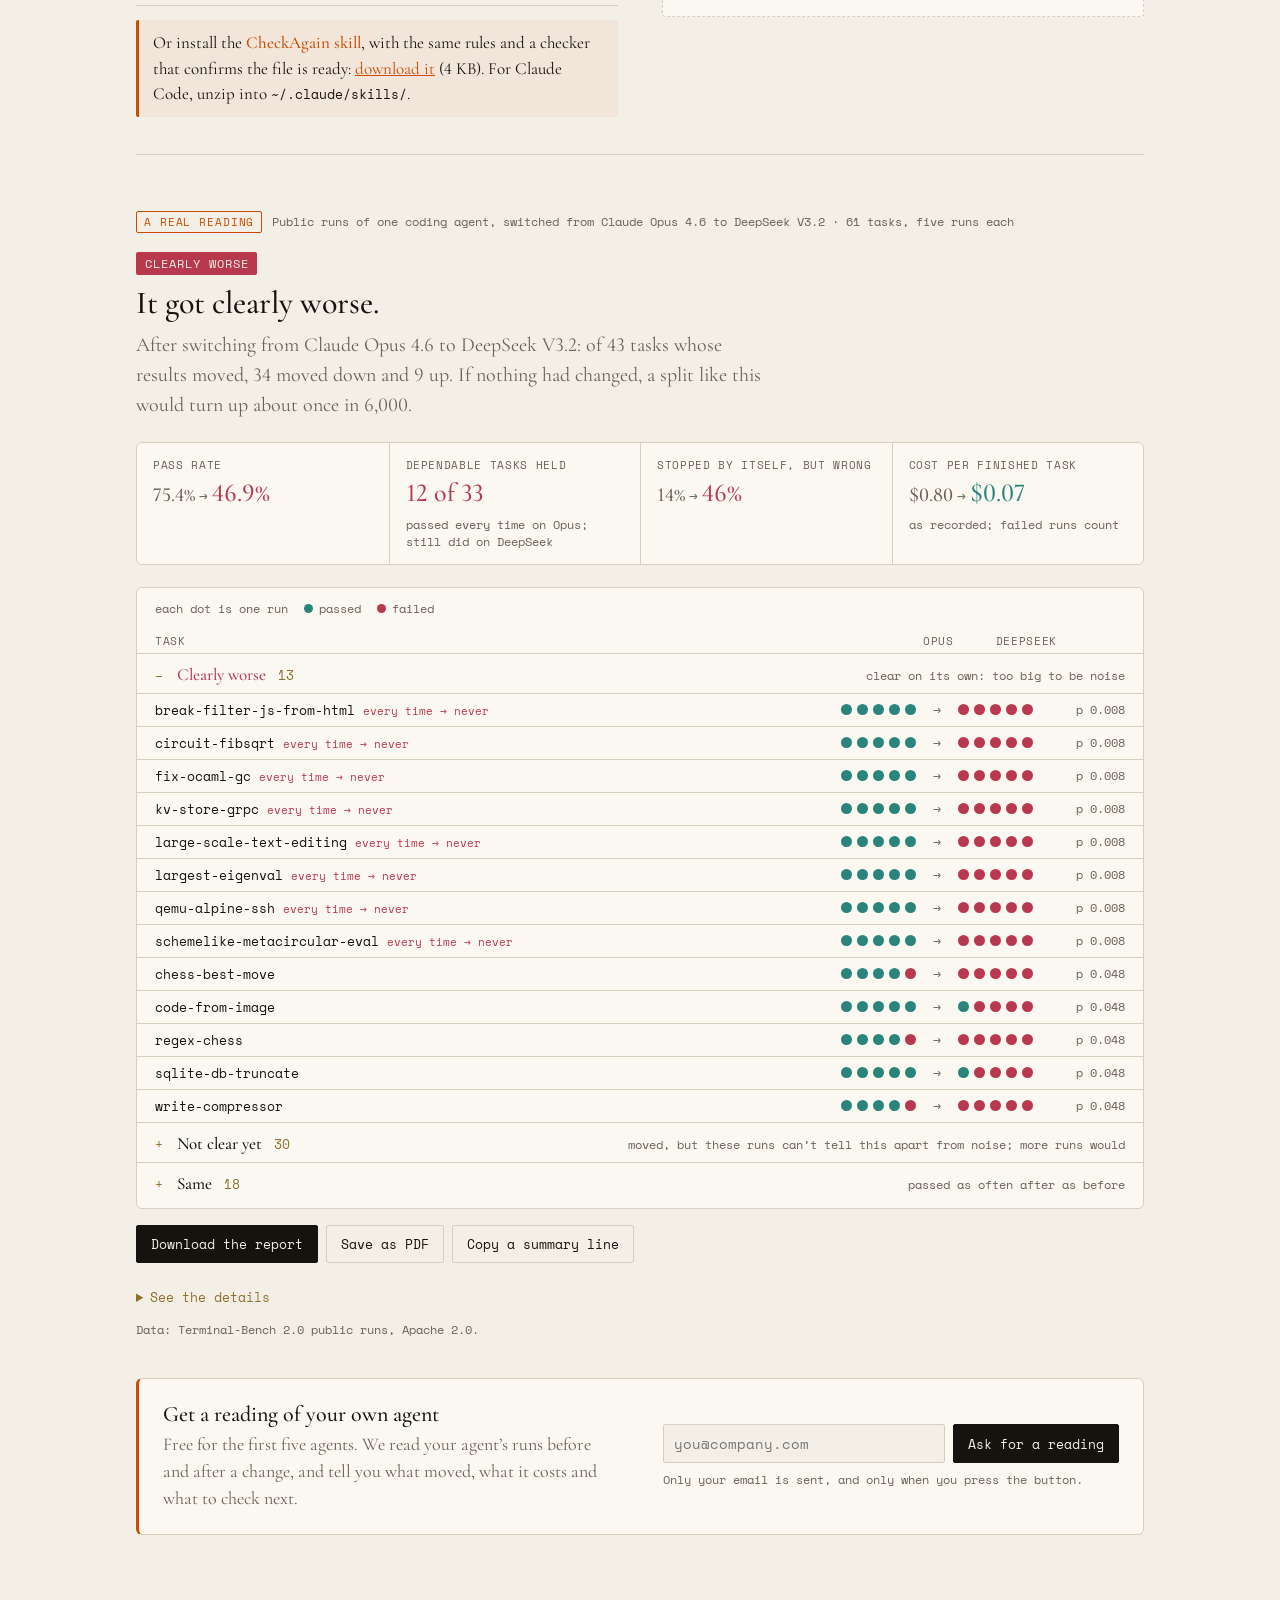
==== commit dc86f30e: "Skill: call the agent's own function, time as the cost of local runs, long runs started by the perso" ====
--- a/index.html
+++ b/index.html
@@ -57,7 +57,7 @@
 1. Find the cases I already test (an eval set or tests in this project), or ask me for the 10 to 20 cases I try by hand after a change.
 2. Write a small script in this project that runs each case 5 times through my agent, the way my code already calls it, and decides pass or fail with the check I already use. If there isn’t one, agree a plain rule with me first; don’t use a model as the judge unless I ask.
 3. Take a setup label from a flag (--setup before / --setup after) and append one row per run to results.csv with the columns task, setup, run, passed, ended, cost_usd (ended: completed, timeout or error; cost only if my client records it).
-4. Before running anything, tell me how many agent calls it will make and roughly what that costs, and wait for my yes.
+4. Before running anything, tell me how many agent calls it will make and roughly what that costs (for a local model, roughly how long), and wait for my yes.
 Put only task names and outcomes in the file: never prompts, outputs, conversation text, customer data or keys. Don’t upload anything; I’ll drop the file into CheckAgain myself.</pre>
           </details>
         </div>
@@ -97,7 +97,7 @@
 
   <!-- ════ SLIDE 3 · THE READING ════ -->
   <section class="slide reading" id="reading">
-    <p class="r-label"><span class="tag" id="r-tag">A real reading</span><span id="r-what">Reading the example…</span><a href="#" id="back" class="back" hidden>Back to the example</a></p>
+    <p class="r-label"><span class="tag" id="r-tag">A real reading</span><span id="r-what">Reading the example…</span><a href="#" id="another" class="another" hidden>Pick another pair</a><a href="#" id="back" class="back" hidden>Back to the example</a></p>
     <div id="r-body" aria-live="polite"></div>
     <div id="r-actions" class="r-actions" hidden></div>
     <details id="details" class="r-details" hidden>
--- a/style.css
+++ b/style.css
@@ -294,3 +294,18 @@
               background: color-mix(in srgb, var(--orange) 6%, transparent); color: var(--fg); }
 .skill-line b { color: var(--orange); font-weight: 500; }
 .skill-line a { color: var(--orange); text-decoration-color: currentColor; }
+
+/* print: always dark ink on white paper, and keep the dots even when the browser leaves out background colours */
+@media print {
+  :root:not([data-theme="light"]), :root[data-theme="light"] {
+    --bg: #fff; --panel: #fff; --fg: #16120e; --muted: #6b6155; --line: #d8cebd; --faint: #e6dccb;
+    --gold: #8f6f2e; --orange: #c94c00; --pass: #2b847c; --fail: #b8394d; --node: #efe7d9; --sel: rgba(143,111,46,.07);
+  }
+  .tdots i, .tlegend i { -webkit-print-color-adjust: exact; print-color-adjust: exact; }
+}
+
+/* with files loaded: no paste box, so the list, the buttons and the check sit together */
+.drop.has-files #paste, .drop.has-files #read-paste, .drop.has-files #blank, .drop.has-files .formats,
+.drop.has-files .folder-note { display: none; }
+.another { margin-left: auto; color: var(--gold); }
+.another:not([hidden]) + .back { margin-left: 18px; }
